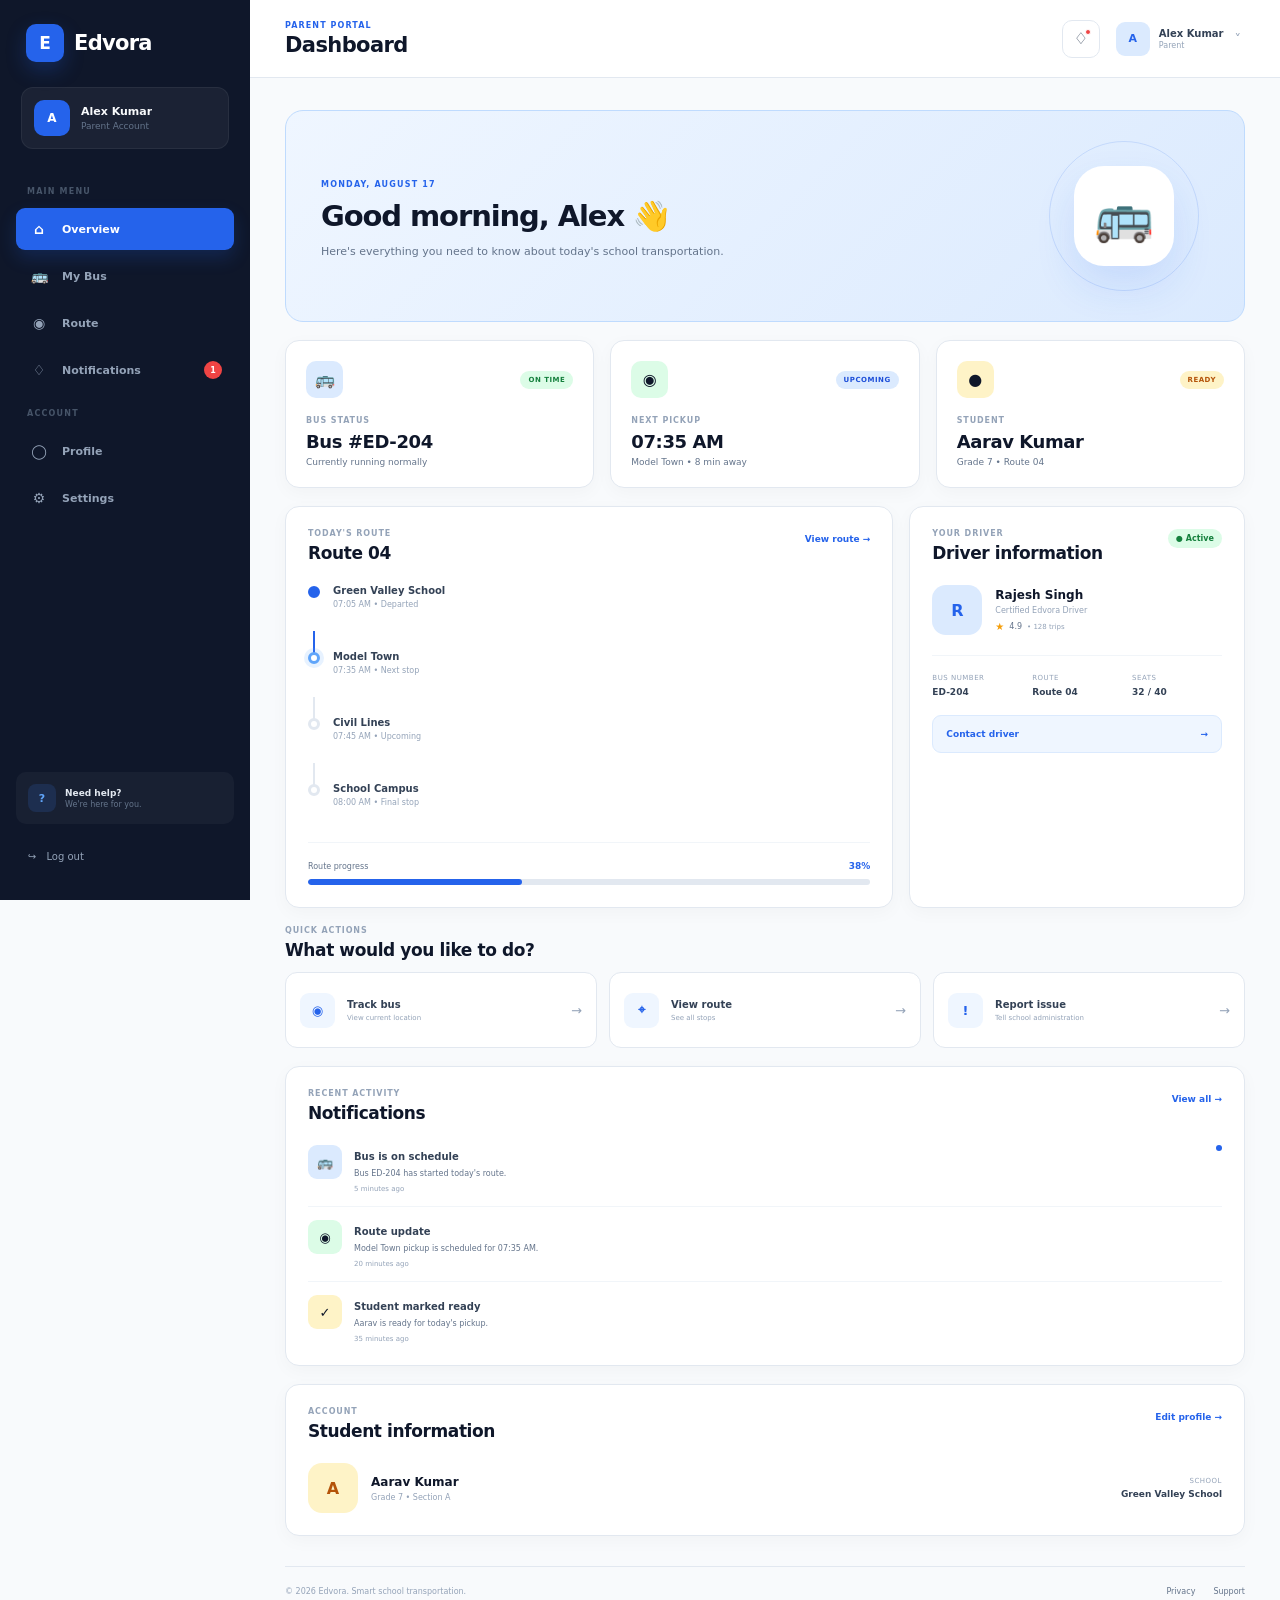
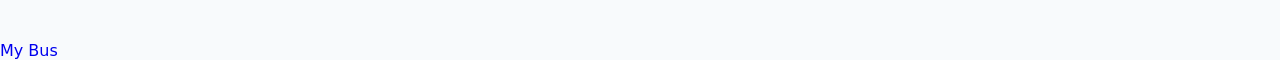
==== dashboard.html @ 980be88a "Add files via upload" ====
<!DOCTYPE html>
<html lang="en">

<head>

    <meta charset="UTF-8">

    <meta
        name="viewport"
        content="width=device-width, initial-scale=1.0"
    >

    <title>Edvora — Dashboard</title>

    <link
        rel="stylesheet"
        href="dashboard.css"
    >

</head>


<body>

    <!-- =====================================
         EDVORA DASHBOARD
         DAY 3 — PART 1A
         ===================================== -->

    <div class="dashboard-layout">


        <!-- =================================
             SIDEBAR
             ================================= -->

        <aside
            class="sidebar"
            id="sidebar"
        >


            <!-- LOGO -->

            <div class="sidebar-top">

                <a
                    href="index.html"
                    class="dashboard-logo"
                >

                    <span class="dashboard-logo-icon">
                        E
                    </span>

                    <span class="dashboard-logo-name">
                        Edvora
                    </span>

                </a>


                <!-- CLOSE SIDEBAR -->

                <button
                    type="button"
                    class="sidebar-close"
                    id="sidebar-close"
                    aria-label="Close menu"
                >
                    ×
                </button>

            </div>


            <!-- =================================
                 USER MINI PROFILE
                 ================================= -->

            <div class="sidebar-user">

                <div class="user-avatar">
                    A
                </div>

                <div class="user-info">

                    <strong>
                        Alex Kumar
                    </strong>

                    <span>
                        Parent Account
                    </span>

                </div>

            </div>


            <!-- =================================
                 NAVIGATION
                 ================================= -->

            <nav
                class="sidebar-nav"
                aria-label="Dashboard navigation"
            >


                <span class="nav-section-title">
                    MAIN MENU
                </span>


                <!-- OVERVIEW -->

                <a
                    href="#overview"
                    class="nav-link active"
                    data-page="overview"
                >

                    <span class="nav-icon">
                        ⌂
                    </span>

                    <span>
                        Overview
                    </span>

                </a>


                <!-- MY BUS -->

                <a
                    href="#my-bus"
                    class="nav-link"
                    data-page="my-bus"
                >

                    <span class="nav-icon">
                        🚌
                    </span>

                    <span>
                        My Bus
                    </span>

                </a>


                <!-- ROUTE -->

                <a
                    href="#route"
                    class="nav-link"
                    data-page="route"
                >

                    <span class="nav-icon">
                        ◉
                    </span>

                    <span>
                        Route
                    </span>

                </a>


                <!-- NOTIFICATIONS -->

                <a
                    href="#notifications"
                    class="nav-link"
                    data-page="notifications"
                >

                    <span class="nav-icon">
                        ♢
                    </span>

                    <span>
                        Notifications
                    </span>

                    <span class="nav-badge">
                        3
                    </span>

                </a>



                <span class="nav-section-title">
                    ACCOUNT
                </span>


                <!-- PROFILE -->

                <a
                    href="#profile"
                    class="nav-link"
                    data-page="profile"
                >

                    <span class="nav-icon">
                        ◯
                    </span>

                    <span>
                        Profile
                    </span>

                </a>


                <!-- SETTINGS -->

                <a
                    href="#settings"
                    class="nav-link"
                    data-page="settings"
                >

                    <span class="nav-icon">
                        ⚙
                    </span>

                    <span>
                        Settings
                    </span>

                </a>


            </nav>


            <!-- =================================
                 SIDEBAR BOTTOM
                 ================================= -->

            <div class="sidebar-bottom">


                <!-- HELP CARD -->

                <div class="sidebar-help">

                    <div class="help-icon">
                        ?
                    </div>

                    <div>

                        <strong>
                            Need help?
                        </strong>

                        <p>
                            We're here for you.
                        </p>

                    </div>

                </div>


                <!-- LOGOUT -->

                <button
                    type="button"
                    class="logout-button"
                    id="logout-button"
                >

                    <span>
                        ↪
                    </span>

                    <span>
                        Log out
                    </span>

                </button>

            </div>


        </aside>



        <!-- =================================
             MAIN AREA
             ================================= -->

        <div class="dashboard-main">


            <!-- =================================
                 TOP HEADER
                 ================================= -->

            <header class="dashboard-header">


                <!-- MOBILE MENU -->

                <button
                    type="button"
                    class="menu-button"
                    id="menu-button"
                    aria-label="Open menu"
                >
                    ☰
                </button>


                <!-- PAGE TITLE -->

                <div class="header-title">

                    <span>
                        PARENT PORTAL
                    </span>

                    <h1>
                        Dashboard
                    </h1>

                </div>


                <!-- HEADER ACTIONS -->

                <div class="header-actions">


                    <!-- NOTIFICATION -->

                    <button
                        type="button"
                        class="header-icon-button"
                        id="notification-button"
                        aria-label="Notifications"
                    >

                        ♢

                        <span class="header-notification-dot">
                        </span>

                    </button>


                    <!-- PROFILE -->

                    <button
                        type="button"
                        class="header-profile"
                        id="profile-button"
                    >

                        <span class="header-avatar">
                            A
                        </span>

                        <span class="header-profile-text">

                            <strong>
                                Alex Kumar
                            </strong>

                            <small>
                                Parent
                            </small>

                        </span>

                        <span class="profile-arrow">
                            ˅
                        </span>

                    </button>

                </div>


            </header>



            <!-- =================================
                 DASHBOARD CONTENT
                 ================================= -->

            <main
                class="dashboard-content"
                id="dashboard-content"
            >


                <!-- =================================
                     WELCOME HERO
                     ================================= -->

                <section
                    class="welcome-section"
                    id="overview"
                >

                    <div class="welcome-text">

                        <span class="welcome-label">
                            MONDAY, AUGUST 17
                        </span>

                        <h2>
                            Good morning, Alex 👋
                        </h2>

                        <p>
                            Here's everything you need
                            to know about today's
                            school transportation.
                        </p>

                    </div>


                    <div class="welcome-visual">

                        <div class="bus-illustration">
                            🚌
                        </div>

                        <div class="visual-circle">
                        </div>

                    </div>

                </section>



                <!-- =================================
                     STATUS CARDS
                     ================================= -->

                <section class="status-grid">


                    <!-- BUS STATUS -->

                    <article class="status-card">

                        <div class="status-card-top">

                            <div class="status-icon bus-icon">
                                🚌
                            </div>

                            <span class="status-pill online">
                                ON TIME
                            </span>

                        </div>

                        <span class="status-label">
                            BUS STATUS
                        </span>

                        <h3>
                            Bus #ED-204
                        </h3>

                        <p>
                            Currently running normally
                        </p>

                    </article>


                    <!-- NEXT PICKUP -->

                    <article class="status-card">

                        <div class="status-card-top">

                            <div class="status-icon pickup-icon">
                                ◉
                            </div>

                            <span class="status-pill upcoming">
                                UPCOMING
                            </span>

                        </div>

                        <span class="status-label">
                            NEXT PICKUP
                        </span>

                        <h3>
                            07:35 AM
                        </h3>

                        <p>
                            Model Town • 8 min away
                        </p>

                    </article>


                    <!-- STUDENT -->

                    <article class="status-card">

                        <div class="status-card-top">

                            <div class="status-icon student-icon">
                                ●
                            </div>

                            <span class="status-pill ready">
                                READY
                            </span>

                        </div>

                        <span class="status-label">
                            STUDENT
                        </span>

                        <h3>
                            Aarav Kumar
                        </h3>

                        <p>
                            Grade 7 • Route 04
                        </p>

                    </article>


                </section>
                                <!-- =================================
                     ROUTE + DRIVER SECTION
                     ================================= -->

                <section class="dashboard-grid">


                    <!-- =================================
                         ROUTE PROGRESS
                         ================================= -->

                    <article
                        class="dashboard-card route-card"
                        id="route"
                    >

                        <div class="card-header">

                            <div>

                                <span class="card-label">
                                    TODAY'S ROUTE
                                </span>

                                <h3>
                                    Route 04
                                </h3>

                            </div>

                            <button
                                type="button"
                                class="card-action"
                            >
                                View route →
                            </button>

                        </div>


                        <!-- ROUTE STATUS -->

                        <div class="route-status">

                            <div class="route-point completed">

                                <span class="route-dot">
                                </span>

                                <div>

                                    <strong>
                                        Green Valley School
                                    </strong>

                                    <small>
                                        07:05 AM • Departed
                                    </small>

                                </div>

                            </div>


                            <div class="route-line completed-line">
                            </div>


                            <div class="route-point current">

                                <span class="route-dot">
                                </span>

                                <div>

                                    <strong>
                                        Model Town
                                    </strong>

                                    <small>
                                        07:35 AM • Next stop
                                    </small>

                                </div>

                            </div>


                            <div class="route-line">
                            </div>


                            <div class="route-point">

                                <span class="route-dot">
                                </span>

                                <div>

                                    <strong>
                                        Civil Lines
                                    </strong>

                                    <small>
                                        07:45 AM • Upcoming
                                    </small>

                                </div>

                            </div>


                            <div class="route-line">
                            </div>


                            <div class="route-point">

                                <span class="route-dot">
                                </span>

                                <div>

                                    <strong>
                                        School Campus
                                    </strong>

                                    <small>
                                        08:00 AM • Final stop
                                    </small>

                                </div>

                            </div>

                        </div>


                        <!-- ROUTE PROGRESS -->

                        <div class="progress-section">

                            <div class="progress-header">

                                <span>
                                    Route progress
                                </span>

                                <strong>
                                    38%
                                </strong>

                            </div>

                            <div class="progress-bar">

                                <span
                                    style="width: 38%;"
                                ></span>

                            </div>

                        </div>

                    </article>



                    <!-- =================================
                         DRIVER CARD
                         ================================= -->

                    <article
                        class="dashboard-card driver-card"
                        id="my-bus"
                    >

                        <div class="card-header">

                            <div>

                                <span class="card-label">
                                    YOUR DRIVER
                                </span>

                                <h3>
                                    Driver information
                                </h3>

                            </div>

                            <span class="driver-status">
                                ● Active
                            </span>

                        </div>


                        <!-- DRIVER PROFILE -->

                        <div class="driver-profile">

                            <div class="driver-avatar">
                                R
                            </div>

                            <div class="driver-info">

                                <h4>
                                    Rajesh Singh
                                </h4>

                                <p>
                                    Certified Edvora Driver
                                </p>

                                <div class="driver-rating">

                                    <span>
                                        ★
                                    </span>

                                    <span>
                                        4.9
                                    </span>

                                    <small>
                                        • 128 trips
                                    </small>

                                </div>

                            </div>

                        </div>


                        <!-- BUS DETAILS -->

                        <div class="bus-details">

                            <div class="bus-detail">

                                <span>
                                    Bus number
                                </span>

                                <strong>
                                    ED-204
                                </strong>

                            </div>


                            <div class="bus-detail">

                                <span>
                                    Route
                                </span>

                                <strong>
                                    Route 04
                                </strong>

                            </div>


                            <div class="bus-detail">

                                <span>
                                    Seats
                                </span>

                                <strong>
                                    32 / 40
                                </strong>

                            </div>

                        </div>


                        <!-- DRIVER ACTION -->

                        <button
                            type="button"
                            class="outline-button"
                            id="contact-driver"
                        >

                            <span>
                                Contact driver
                            </span>

                            <span>
                                →
                            </span>

                        </button>

                    </article>

                </section>



                <!-- =================================
                     QUICK ACTIONS
                     ================================= -->

                <section class="quick-actions-section">

                    <div class="section-heading">

                        <div>

                            <span class="card-label">
                                QUICK ACTIONS
                            </span>

                            <h3>
                                What would you like to do?
                            </h3>

                        </div>

                    </div>


                    <div class="quick-actions-grid">


                        <button
                            type="button"
                            class="quick-action"
                            data-action="track"
                        >

                            <span class="quick-action-icon">
                                ◉
                            </span>

                            <span class="quick-action-text">

                                <strong>
                                    Track bus
                                </strong>

                                <small>
                                    View current location
                                </small>

                            </span>

                            <span class="quick-action-arrow">
                                →
                            </span>

                        </button>


                        <button
                            type="button"
                            class="quick-action"
                            data-action="route"
                        >

                            <span class="quick-action-icon">
                                ⌖
                            </span>

                            <span class="quick-action-text">

                                <strong>
                                    View route
                                </strong>

                                <small>
                                    See all stops
                                </small>

                            </span>

                            <span class="quick-action-arrow">
                                →
                            </span>

                        </button>


                        <button
                            type="button"
                            class="quick-action"
                            data-action="report"
                        >

                            <span class="quick-action-icon">
                                !
                            </span>

                            <span class="quick-action-text">

                                <strong>
                                    Report issue
                                </strong>

                                <small>
                                    Tell school administration
                                </small>

                            </span>

                            <span class="quick-action-arrow">
                                →
                            </span>

                        </button>


                    </div>

                </section>



                <!-- =================================
                     RECENT NOTIFICATIONS
                     ================================= -->

                <section
                    class="dashboard-card notifications-card"
                    id="notifications"
                >

                    <div class="card-header">

                        <div>

                            <span class="card-label">
                                RECENT ACTIVITY
                            </span>

                            <h3>
                                Notifications
                            </h3>

                        </div>

                        <button
                            type="button"
                            class="card-action"
                            id="view-all-notifications"
                        >
                            View all →
                        </button>

                    </div>


                    <div class="notification-list">


                        <!-- NOTIFICATION 1 -->

                        <div class="notification-item unread">

                            <div class="notification-icon bus-notification">
                                🚌
                            </div>

                            <div class="notification-content">

                                <strong>
                                    Bus is on schedule
                                </strong>

                                <p>
                                    Bus ED-204 has started
                                    today's route.
                                </p>

                                <small>
                                    5 minutes ago
                                </small>

                            </div>

                            <span class="unread-dot">
                            </span>

                        </div>


                        <!-- NOTIFICATION 2 -->

                        <div class="notification-item">

                            <div class="notification-icon route-notification">
                                ◉
                            </div>

                            <div class="notification-content">

                                <strong>
                                    Route update
                                </strong>

                                <p>
                                    Model Town pickup is
                                    scheduled for 07:35 AM.
                                </p>

                                <small>
                                    20 minutes ago
                                </small>

                            </div>

                        </div>


                        <!-- NOTIFICATION 3 -->

                        <div class="notification-item">

                            <div class="notification-icon school-notification">
                                ✓
                            </div>

                            <div class="notification-content">

                                <strong>
                                    Student marked ready
                                </strong>

                                <p>
                                    Aarav is ready for
                                    today's pickup.
                                </p>

                                <small>
                                    35 minutes ago
                                </small>

                            </div>

                        </div>


                    </div>

                </section>



                <!-- =================================
                     PROFILE PREVIEW
                     ================================= -->

                <section
                    class="dashboard-card profile-preview"
                    id="profile"
                >

                    <div class="card-header">

                        <div>

                            <span class="card-label">
                                ACCOUNT
                            </span>

                            <h3>
                                Student information
                            </h3>

                        </div>

                        <button
                            type="button"
                            class="card-action"
                        >
                            Edit profile →
                        </button>

                    </div>


                    <div class="student-profile">

                        <div class="student-avatar">
                            A
                        </div>

                        <div class="student-details">

                            <h4>
                                Aarav Kumar
                            </h4>

                            <p>
                                Grade 7 • Section A
                            </p>

                        </div>


                        <div class="student-school">

                            <span>
                                School
                            </span>

                            <strong>
                                Green Valley School
                            </strong>

                        </div>

                    </div>

                </section>



                <!-- =================================
                     FOOTER
                     ================================= -->

                <footer class="dashboard-footer">

                    <p>
                        © 2026 Edvora. Smart school
                        transportation.
                    </p>

                    <div>

                        <a href="#">
                            Privacy
                        </a>

                        <a href="#">
                            Support
                        </a>

                    </div>

                </footer>


            </main>

        </div>

    </div>


    <!-- =====================================
         OVERLAY FOR MOBILE SIDEBAR
         ===================================== -->

    <div
        class="sidebar-overlay"
        id="sidebar-overlay"
    ></div>


    <!-- =====================================
         JAVASCRIPT
         ===================================== -->

    <script src="dashboard.js"></script>

<a href="bus.html">My Bus</a>
</a>

</body>

</html>
---- dashboard.css ----
/* =========================================
   EDVORA DASHBOARD
   DAY 3 — CSS PART 2A
   ========================================= */


/* =========================================
   RESET
   ========================================= */

* {
    margin: 0;
    padding: 0;
    box-sizing: border-box;
}


html {
    scroll-behavior: smooth;
}


body {
    min-height: 100vh;

    font-family:
        Inter,
        system-ui,
        -apple-system,
        BlinkMacSystemFont,
        "Segoe UI",
        sans-serif;

    background: #f8fafc;

    color: #0f172a;
}


button,
input {
    font: inherit;
}


button {
    border: 0;

    cursor: pointer;
}


a {
    text-decoration: none;
}


/* =========================================
   MAIN LAYOUT
   ========================================= */

.dashboard-layout {
    min-height: 100vh;

    display: flex;

    background: #f8fafc;
}


/* =========================================
   SIDEBAR
   ========================================= */

.sidebar {
    position: fixed;

    top: 0;
    left: 0;
    bottom: 0;

    z-index: 100;

    width: 250px;

    display: flex;

    flex-direction: column;

    padding: 24px 16px;

    background: #0f172a;

    color: #ffffff;

    overflow-y: auto;
}


/* =========================================
   SIDEBAR TOP
   ========================================= */

.sidebar-top {
    display: flex;

    align-items: center;

    justify-content: space-between;

    padding:
        0 10px 25px;
}


.dashboard-logo {
    display: inline-flex;

    align-items: center;

    gap: 10px;
}


.dashboard-logo-icon {
    width: 38px;
    height: 38px;

    display: grid;

    place-items: center;

    border-radius: 10px;

    background: #2563eb;

    color: #ffffff;

    font-size: 17px;

    font-weight: 900;

    box-shadow:
        0 8px 20px
        rgba(
            37,
            99,
            235,
            0.25
        );
}


.dashboard-logo-name {
    color: #ffffff;

    font-size: 21px;

    font-weight: 900;

    letter-spacing: -0.7px;
}


.sidebar-close {
    display: none;

    width: 32px;
    height: 32px;

    border-radius: 8px;

    background: transparent;

    color: #94a3b8;

    font-size: 22px;
}


/* =========================================
   USER MINI PROFILE
   ========================================= */

.sidebar-user {
    display: flex;

    align-items: center;

    gap: 11px;

    margin:
        0 5px 25px;

    padding: 12px;

    background:
        rgba(
            255,
            255,
            255,
            0.05
        );

    border: 1px solid
        rgba(
            255,
            255,
            255,
            0.06
        );

    border-radius: 12px;
}


.user-avatar {
    width: 36px;
    height: 36px;

    display: grid;

    place-items: center;

    flex-shrink: 0;

    border-radius: 10px;

    background: #2563eb;

    color: #ffffff;

    font-size: 12px;

    font-weight: 800;
}


.user-info {
    min-width: 0;

    display: flex;

    flex-direction: column;

    gap: 3px;
}


.user-info strong {
    overflow: hidden;

    color: #f8fafc;

    font-size: 11px;

    font-weight: 750;

    white-space: nowrap;

    text-overflow: ellipsis;
}


.user-info span {
    color: #64748b;

    font-size: 9px;
}


/* =========================================
   NAVIGATION
   ========================================= */

.sidebar-nav {
    display: flex;

    flex-direction: column;

    gap: 5px;
}


.nav-section-title {
    margin:
        13px 11px 7px;

    color: #475569;

    font-size: 8px;

    font-weight: 800;

    letter-spacing: 1.2px;
}


.nav-link {
    position: relative;

    min-height: 42px;

    display: flex;

    align-items: center;

    gap: 12px;

    padding: 0 12px;

    border-radius: 9px;

    color: #94a3b8;

    font-size: 11px;

    font-weight: 650;

    transition:
        background 0.2s ease,
        color 0.2s ease;
}


.nav-link:hover {
    background:
        rgba(
            255,
            255,
            255,
            0.05
        );

    color: #ffffff;
}


.nav-link.active {
    background: #2563eb;

    color: #ffffff;

    box-shadow:
        0 8px 18px
        rgba(
            37,
            99,
            235,
            0.20
        );
}


.nav-icon {
    width: 22px;

    display: grid;

    place-items: center;

    font-size: 14px;
}


.nav-badge {
    min-width: 18px;
    height: 18px;

    display: grid;

    place-items: center;

    margin-left: auto;

    border-radius: 50%;

    background: #ef4444;

    color: #ffffff;

    font-size: 8px;

    font-weight: 800;
}


/* =========================================
   SIDEBAR BOTTOM
   ========================================= */

.sidebar-bottom {
    margin-top: auto;

    padding-top: 25px;
}


.sidebar-help {
    display: flex;

    align-items: center;

    gap: 9px;

    margin-bottom: 12px;

    padding: 12px;

    background:
        rgba(
            255,
            255,
            255,
            0.04
        );

    border-radius: 10px;
}


.help-icon {
    width: 28px;
    height: 28px;

    display: grid;

    place-items: center;

    flex-shrink: 0;

    border-radius: 8px;

    background:
        rgba(
            59,
            130,
            246,
            0.15
        );

    color: #60a5fa;

    font-size: 11px;

    font-weight: 800;
}


.sidebar-help strong {
    display: block;

    color: #e2e8f0;

    font-size: 9px;
}


.sidebar-help p {
    margin-top: 2px;

    color: #64748b;

    font-size: 8px;
}


.logout-button {
    width: 100%;

    min-height: 40px;

    display: flex;

    align-items: center;

    gap: 10px;

    padding: 0 12px;

    background: transparent;

    border-radius: 9px;

    color: #94a3b8;

    font-size: 10px;

    text-align: left;

    transition:
        background 0.2s ease,
        color 0.2s ease;
}


.logout-button:hover {
    background:
        rgba(
            239,
            68,
            68,
            0.10
        );

    color: #fca5a5;
}


/* =========================================
   MAIN CONTENT AREA
   ========================================= */

.dashboard-main {
    width: 100%;

    min-width: 0;

    margin-left: 250px;
}


/* =========================================
   HEADER
   ========================================= */

.dashboard-header {
    position: sticky;

    top: 0;

    z-index: 50;

    min-height: 78px;

    display: flex;

    align-items: center;

    justify-content: space-between;

    gap: 20px;

    padding:
        0 35px;

    background:
        rgba(
            255,
            255,
            255,
            0.92
        );

    border-bottom: 1px solid #e2e8f0;

    backdrop-filter: blur(12px);
}


.menu-button {
    display: none;

    width: 38px;
    height: 38px;

    border-radius: 9px;

    background: #f1f5f9;

    color: #334155;

    font-size: 17px;
}


.header-title {
    display: flex;

    flex-direction: column;

    gap: 3px;
}


.header-title > span {
    color: #2563eb;

    font-size: 8px;

    font-weight: 850;

    letter-spacing: 1.1px;
}


.header-title h1 {
    color: #0f172a;

    font-size: 21px;

    font-weight: 800;

    letter-spacing: -0.6px;
}


/* =========================================
   HEADER ACTIONS
   ========================================= */

.header-actions {
    display: flex;

    align-items: center;

    gap: 12px;
}


.header-icon-button {
    position: relative;

    width: 38px;
    height: 38px;

    display: grid;

    place-items: center;

    border: 1px solid #e2e8f0;

    border-radius: 10px;

    background: #ffffff;

    color: #475569;

    font-size: 16px;

    transition:
        background 0.2s ease,
        border-color 0.2s ease;
}


.header-icon-button:hover {
    background: #f8fafc;

    border-color: #cbd5e1;
}


.header-notification-dot {
    position: absolute;

    top: 8px;
    right: 8px;

    width: 6px;
    height: 6px;

    border: 1px solid #ffffff;

    border-radius: 50%;

    background: #ef4444;
}


.header-profile {
    display: flex;

    align-items: center;

    gap: 9px;

    padding: 4px;

    background: transparent;

    border-radius: 10px;
}


.header-profile:hover {
    background: #f8fafc;
}


.header-avatar {
    width: 34px;
    height: 34px;

    display: grid;

    place-items: center;

    border-radius: 9px;

    background: #dbeafe;

    color: #2563eb;

    font-size: 11px;

    font-weight: 850;
}


.header-profile-text {
    display: flex;

    flex-direction: column;

    align-items: flex-start;

    gap: 2px;
}


.header-profile-text strong {
    color: #334155;

    font-size: 10px;
}


.header-profile-text small {
    color: #94a3b8;

    font-size: 8px;
}


.profile-arrow {
    margin-left: 2px;

    color: #94a3b8;

    font-size: 13px;
}


/* =========================================
   DASHBOARD CONTENT
   ========================================= */

.dashboard-content {
    width: 100%;

    max-width: 1500px;

    margin: auto;

    padding:
        32px 35px 45px;
}


/* =========================================
   WELCOME SECTION
   ========================================= */

.welcome-section {
    position: relative;

    min-height: 190px;

    display: flex;

    align-items: center;

    justify-content: space-between;

    overflow: hidden;

    padding:
        30px 35px;

    border-radius: 18px;

    background:
        linear-gradient(
            135deg,
            #eff6ff,
            #dbeafe
        );

    border: 1px solid #bfdbfe;
}


.welcome-text {
    position: relative;

    z-index: 2;
}


.welcome-label {
    color: #2563eb;

    font-size: 8px;

    font-weight: 850;

    letter-spacing: 1.2px;
}


.welcome-text h2 {
    margin-top: 9px;

    color: #0f172a;

    font-size: 29px;

    line-height: 1.15;

    letter-spacing: -1.1px;
}


.welcome-text p {
    max-width: 510px;

    margin-top: 10px;

    color: #64748b;

    font-size: 11px;

    line-height: 1.6;
}


.welcome-visual {
    position: relative;

    width: 170px;
    height: 150px;

    display: grid;

    place-items: center;
}


.bus-illustration {
    position: relative;

    z-index: 2;

    width: 100px;
    height: 100px;

    display: grid;

    place-items: center;

    border-radius: 30px;

    background: #ffffff;

    font-size: 48px;

    box-shadow:
        0 20px 40px
        rgba(
            37,
            99,
            235,
            0.12
        );
}


.visual-circle {
    position: absolute;

    width: 150px;
    height: 150px;

    border-radius: 50%;

    border: 1px solid
        rgba(
            37,
            99,
            235,
            0.15
        );
}


/* =========================================
   STATUS GRID
   ========================================= */

.status-grid {
    display: grid;

    grid-template-columns:
        repeat(3, 1fr);

    gap: 16px;

    margin-top: 18px;
}


.status-card {
    padding: 20px;

    background: #ffffff;

    border: 1px solid #e2e8f0;

    border-radius: 14px;

    box-shadow:
        0 5px 18px
        rgba(
            15,
            23,
            42,
            0.03
        );

    transition:
        transform 0.2s ease,
        box-shadow 0.2s ease;
}


.status-card:hover {
    transform: translateY(-3px);

    box-shadow:
        0 12px 28px
        rgba(
            15,
            23,
            42,
            0.06
        );
}


.status-card-top {
    display: flex;

    align-items: center;

    justify-content: space-between;

    margin-bottom: 18px;
}


.status-icon {
    width: 37px;
    height: 37px;

    display: grid;

    place-items: center;

    border-radius: 10px;

    font-size: 16px;
}


.bus-icon {
    background: #dbeafe;
}


.pickup-icon {
    background: #dcfce7;
}


.student-icon {
    background: #fef3c7;
}


.status-pill {
    padding:
        5px 8px;

    border-radius: 20px;

    font-size: 7px;

    font-weight: 850;

    letter-spacing: 0.5px;
}


.status-pill.online {
    background: #dcfce7;

    color: #15803d;
}


.status-pill.upcoming {
    background: #dbeafe;

    color: #1d4ed8;
}


.status-pill.ready {
    background: #fef3c7;

    color: #b45309;
}


.status-label,
.card-label {
    display: block;

    color: #94a3b8;

    font-size: 8px;

    font-weight: 800;

    letter-spacing: 0.9px;
}


.status-card h3 {
    margin-top: 6px;

    color: #0f172a;

    font-size: 18px;

    letter-spacing: -0.4px;
}


.status-card p {
    margin-top: 5px;

    color: #64748b;

    font-size: 9px;
}
/* =========================================
   EDVORA DASHBOARD
   DAY 3 — CSS PART 2B
   ========================================= */


/* =========================================
   DASHBOARD GRID
   ========================================= */

.dashboard-grid {
    display: grid;

    grid-template-columns:
        minmax(0, 1.45fr)
        minmax(300px, 0.8fr);

    gap: 16px;

    margin-top: 18px;
}


/* =========================================
   GENERAL CARD
   ========================================= */

.dashboard-card {
    padding: 22px;

    background: #ffffff;

    border: 1px solid #e2e8f0;

    border-radius: 14px;

    box-shadow:
        0 5px 18px
        rgba(
            15,
            23,
            42,
            0.03
        );
}


/* =========================================
   CARD HEADER
   ========================================= */

.card-header {
    display: flex;

    align-items: flex-start;

    justify-content: space-between;

    gap: 15px;

    margin-bottom: 22px;
}


.card-header h3 {
    margin-top: 5px;

    color: #0f172a;

    font-size: 17px;

    letter-spacing: -0.4px;
}


.card-action {
    flex-shrink: 0;

    padding: 5px 0;

    background: transparent;

    color: #2563eb;

    font-size: 9px;

    font-weight: 750;
}


.card-action:hover {
    text-decoration: underline;
}


/* =========================================
   ROUTE STATUS
   ========================================= */

.route-status {
    display: flex;

    flex-direction: column;
}


.route-point {
    position: relative;

    display: flex;

    align-items: flex-start;

    gap: 13px;

    min-height: 51px;
}


.route-point > div {
    display: flex;

    flex-direction: column;

    gap: 4px;
}


.route-point strong {
    color: #334155;

    font-size: 10px;

    font-weight: 750;
}


.route-point small {
    color: #94a3b8;

    font-size: 8px;
}


.route-dot {
    position: relative;

    z-index: 2;

    width: 12px;
    height: 12px;

    flex-shrink: 0;

    margin-top: 1px;

    border: 3px solid #e2e8f0;

    border-radius: 50%;

    background: #ffffff;
}


.route-point.completed .route-dot {
    border-color: #2563eb;

    background: #2563eb;
}


.route-point.current .route-dot {
    border-color: #60a5fa;

    background: #ffffff;

    box-shadow:
        0 0 0 4px
        rgba(
            96,
            165,
            250,
            0.15
        );
}


.route-line {
    width: 2px;

    height: 25px;

    margin:
        -5px 0 -5px 5px;

    background: #e2e8f0;
}


.route-line.completed-line {
    background: #2563eb;
}


/* =========================================
   PROGRESS
   ========================================= */

.progress-section {
    margin-top: 8px;

    padding-top: 18px;

    border-top: 1px solid #f1f5f9;
}


.progress-header {
    display: flex;

    align-items: center;

    justify-content: space-between;

    margin-bottom: 8px;

    color: #64748b;

    font-size: 8px;
}


.progress-header strong {
    color: #2563eb;

    font-size: 9px;
}


.progress-bar {
    width: 100%;

    height: 6px;

    overflow: hidden;

    border-radius: 10px;

    background: #e2e8f0;
}


.progress-bar span {
    display: block;

    height: 100%;

    border-radius: inherit;

    background: #2563eb;
}


/* =========================================
   DRIVER CARD
   ========================================= */

.driver-status {
    padding:
        5px 8px;

    border-radius: 20px;

    background: #dcfce7;

    color: #15803d;

    font-size: 8px;

    font-weight: 750;
}


.driver-profile {
    display: flex;

    align-items: center;

    gap: 13px;

    padding-bottom: 20px;

    border-bottom: 1px solid #f1f5f9;
}


.driver-avatar {
    width: 50px;
    height: 50px;

    display: grid;

    place-items: center;

    flex-shrink: 0;

    border-radius: 14px;

    background: #dbeafe;

    color: #2563eb;

    font-size: 16px;

    font-weight: 850;
}


.driver-info {
    min-width: 0;
}


.driver-info h4 {
    color: #0f172a;

    font-size: 12px;
}


.driver-info p {
    margin-top: 4px;

    color: #94a3b8;

    font-size: 8px;
}


.driver-rating {
    display: flex;

    align-items: center;

    gap: 5px;

    margin-top: 6px;

    color: #64748b;

    font-size: 8px;
}


.driver-rating span:first-child {
    color: #f59e0b;

    font-size: 10px;
}


.driver-rating small {
    color: #94a3b8;

    font-size: 7px;
}


/* =========================================
   BUS DETAILS
   ========================================= */

.bus-details {
    display: grid;

    grid-template-columns:
        repeat(3, 1fr);

    gap: 10px;

    padding:
        18px 0;
}


.bus-detail {
    display: flex;

    flex-direction: column;

    gap: 5px;
}


.bus-detail span {
    color: #94a3b8;

    font-size: 7px;

    text-transform: uppercase;

    letter-spacing: 0.5px;
}


.bus-detail strong {
    color: #334155;

    font-size: 9px;
}


/* =========================================
   OUTLINE BUTTON
   ========================================= */

.outline-button {
    width: 100%;

    min-height: 38px;

    display: flex;

    align-items: center;

    justify-content: space-between;

    padding: 0 13px;

    border: 1px solid #dbeafe;

    border-radius: 9px;

    background: #eff6ff;

    color: #2563eb;

    font-size: 9px;

    font-weight: 750;

    transition:
        background 0.2s ease,
        border-color 0.2s ease;
}


.outline-button:hover {
    background: #dbeafe;

    border-color: #bfdbfe;
}


/* =========================================
   QUICK ACTIONS
   ========================================= */

.quick-actions-section {
    margin-top: 18px;
}


.section-heading {
    margin-bottom: 12px;
}


.section-heading h3 {
    margin-top: 5px;

    color: #0f172a;

    font-size: 17px;

    letter-spacing: -0.4px;
}


.quick-actions-grid {
    display: grid;

    grid-template-columns:
        repeat(3, 1fr);

    gap: 12px;
}


.quick-action {
    min-height: 76px;

    display: flex;

    align-items: center;

    gap: 12px;

    padding: 14px;

    background: #ffffff;

    border: 1px solid #e2e8f0;

    border-radius: 12px;

    text-align: left;

    transition:
        transform 0.2s ease,
        border-color 0.2s ease,
        box-shadow 0.2s ease;
}


.quick-action:hover {
    transform: translateY(-2px);

    border-color: #bfdbfe;

    box-shadow:
        0 8px 20px
        rgba(
            15,
            23,
            42,
            0.05
        );
}


.quick-action-icon {
    width: 35px;
    height: 35px;

    display: grid;

    place-items: center;

    flex-shrink: 0;

    border-radius: 9px;

    background: #eff6ff;

    color: #2563eb;

    font-size: 13px;

    font-weight: 800;
}


.quick-action-text {
    min-width: 0;

    display: flex;

    flex-direction: column;

    gap: 4px;
}


.quick-action-text strong {
    color: #334155;

    font-size: 10px;
}


.quick-action-text small {
    overflow: hidden;

    color: #94a3b8;

    font-size: 7px;

    white-space: nowrap;

    text-overflow: ellipsis;
}


.quick-action-arrow {
    margin-left: auto;

    color: #94a3b8;

    font-size: 13px;
}


/* =========================================
   NOTIFICATIONS
   ========================================= */

.notifications-card {
    margin-top: 18px;
}


.notification-list {
    display: flex;

    flex-direction: column;
}


.notification-item {
    position: relative;

    display: flex;

    align-items: flex-start;

    gap: 12px;

    padding:
        13px 0;

    border-bottom: 1px solid #f1f5f9;
}


.notification-item:first-child {
    padding-top: 0;
}


.notification-item:last-child {
    padding-bottom: 0;

    border-bottom: 0;
}


.notification-icon {
    width: 34px;
    height: 34px;

    display: grid;

    place-items: center;

    flex-shrink: 0;

    border-radius: 9px;

    font-size: 13px;
}


.bus-notification {
    background: #dbeafe;
}


.route-notification {
    background: #dcfce7;
}


.school-notification {
    background: #fef3c7;
}


.notification-content {
    min-width: 0;
}


.notification-content strong {
    color: #334155;

    font-size: 10px;
}


.notification-content p {
    margin-top: 4px;

    color: #64748b;

    font-size: 8px;

    line-height: 1.5;
}


.notification-content small {
    display: block;

    margin-top: 5px;

    color: #94a3b8;

    font-size: 7px;
}


.unread-dot {
    width: 6px;
    height: 6px;

    margin-left: auto;

    flex-shrink: 0;

    border-radius: 50%;

    background: #2563eb;
}


/* =========================================
   STUDENT PROFILE
   ========================================= */

.profile-preview {
    margin-top: 18px;
}


.student-profile {
    display: flex;

    align-items: center;

    gap: 13px;
}


.student-avatar {
    width: 50px;
    height: 50px;

    display: grid;

    place-items: center;

    flex-shrink: 0;

    border-radius: 14px;

    background: #fef3c7;

    color: #b45309;

    font-size: 16px;

    font-weight: 850;
}


.student-details {
    min-width: 150px;
}


.student-details h4 {
    color: #0f172a;

    font-size: 12px;
}


.student-details p {
    margin-top: 4px;

    color: #94a3b8;

    font-size: 8px;
}


.student-school {
    margin-left: auto;

    display: flex;

    flex-direction: column;

    align-items: flex-end;

    gap: 4px;
}


.student-school span {
    color: #94a3b8;

    font-size: 7px;

    text-transform: uppercase;

    letter-spacing: 0.5px;
}


.student-school strong {
    color: #334155;

    font-size: 9px;
}


/* =========================================
   FOOTER
   ========================================= */

.dashboard-footer {
    display: flex;

    align-items: center;

    justify-content: space-between;

    gap: 20px;

    margin-top: 30px;

    padding-top: 20px;

    border-top: 1px solid #e2e8f0;
}


.dashboard-footer p {
    color: #94a3b8;

    font-size: 8px;
}


.dashboard-footer div {
    display: flex;

    gap: 18px;
}


.dashboard-footer a {
    color: #64748b;

    font-size: 8px;
}


.dashboard-footer a:hover {
    color: #2563eb;
}


/* =========================================
   SIDEBAR OVERLAY
   ========================================= */

.sidebar-overlay {
    display: none;
}


/* =========================================
   TABLET RESPONSIVE
   ========================================= */

@media (max-width: 1100px) {

    .sidebar {
        width: 220px;
    }


    .dashboard-main {
        margin-left: 220px;
    }


    .dashboard-header {
        padding:
            0 25px;
    }


    .dashboard-content {
        padding:
            25px;
    }


    .dashboard-grid {
        grid-template-columns:
            1fr;
    }


    .status-grid {
        grid-template-columns:
            repeat(2, 1fr);
    }


    .status-card:last-child {
        grid-column: 1 / -1;
    }

}


/* =========================================
   MOBILE MENU
   ========================================= */

@media (max-width: 800px) {

    .sidebar {
        transform:
            translateX(-100%);

        transition:
            transform 0.25s ease;

        box-shadow:
            10px 0 30px
            rgba(
                15,
                23,
                42,
                0.15
            );
    }


    .sidebar.open {
        transform:
            translateX(0);
    }


    .sidebar-close {
        display: grid;

        place-items: center;
    }


    .dashboard-main {
        margin-left: 0;
    }


    .menu-button {
        display: grid;

        place-items: center;
    }


    .sidebar-overlay {
        position: fixed;

        inset: 0;

        z-index: 90;

        background:
            rgba(
                15,
                23,
                42,
                0.45
            );

        backdrop-filter: blur(2px);
    }


    .sidebar-overlay.active {
        display: block;
    }


    .dashboard-header {
        padding:
            0 18px;
    }


    .dashboard-content {
        padding:
            20px 18px 35px;
    }


    .header-profile-text,
    .profile-arrow {
        display: none;
    }


    .welcome-section {
        min-height: 170px;

        padding:
            25px;
    }


    .welcome-text h2 {
        font-size: 24px;
    }


    .welcome-visual {
        width: 130px;
        height: 120px;
    }


    .bus-illustration {
        width: 75px;
        height: 75px;

        font-size: 34px;
    }


    .visual-circle {
        width: 115px;
        height: 115px;
    }


    .quick-actions-grid {
        grid-template-columns:
            1fr;
    }

}


/* =========================================
   SMALL MOBILE
   ========================================= */

@media (max-width: 560px) {

    .dashboard-header {
        min-height: 68px;

        gap: 10px;
    }


    .header-title h1 {
        font-size: 18px;
    }


    .dashboard-content {
        padding:
            16px 14px 30px;
    }


    .welcome-section {
        min-height: 190px;

        align-items: flex-start;

        padding: 22px;

        border-radius: 14px;
    }


    .welcome-text {
        max-width: 100%;
    }


    .welcome-text h2 {
        font-size: 22px;
    }


    .welcome-text p {
        max-width: 280px;

        font-size: 9px;
    }


    .welcome-visual {
        position: absolute;

        right: -25px;

        bottom: -25px;

        opacity: 0.35;
    }


    .status-grid {
        grid-template-columns: 1fr;

        gap: 10px;
    }


    .status-card:last-child {
        grid-column: auto;
    }


    .status-card {
        padding: 17px;
    }


    .dashboard-card {
        padding: 17px;

        border-radius: 12px;
    }


    .card-header {
        margin-bottom: 18px;
    }


    .card-header h3,
    .section-heading h3 {
        font-size: 15px;
    }


    .bus-details {
        gap: 6px;
    }


    .student-profile {
        align-items: flex-start;

        flex-wrap: wrap;
    }


    .student-school {
        width: 100%;

        margin-left: 63px;

        align-items: flex-start;
    }


    .dashboard-footer {
        align-items: flex-start;

        flex-direction: column;

        gap: 10px;
    }

}


/* =========================================
   VERY SMALL MOBILE
   ========================================= */

@media (max-width: 380px) {

    .header-actions {
        gap: 5px;
    }


    .header-icon-button {
        width: 34px;
        height: 34px;
    }


    .header-avatar {
        width: 32px;
        height: 32px;
    }


    .welcome-section {
        padding: 18px;
    }


    .welcome-text h2 {
        font-size: 20px;
    }


    .route-point strong {
        font-size: 9px;
    }


    .bus-details {
        grid-template-columns: 1fr;
    }


    .bus-detail {
        flex-direction: row;

        align-items: center;

        justify-content: space-between;

        padding-bottom: 7px;

        border-bottom: 1px solid #f1f5f9;
    }


    .bus-detail:last-child {
        border-bottom: 0;
    }

}


/* =========================================
   ACCESSIBILITY
   ========================================= */

button:focus-visible,
a:focus-visible {
    outline: 3px solid
        rgba(
            37,
            99,
            235,
            0.25
        );

    outline-offset: 2px;
}


/* =========================================
   REDUCED MOTION
   ========================================= */

@media (prefers-reduced-motion: reduce) {

    *,
    *::before,
    *::after {
        scroll-behavior: auto !important;

        transition-duration:
            0.01ms !important;

        animation-duration:
            0.01ms !important;

        animation-iteration-count:
            1 !important;
    }

}
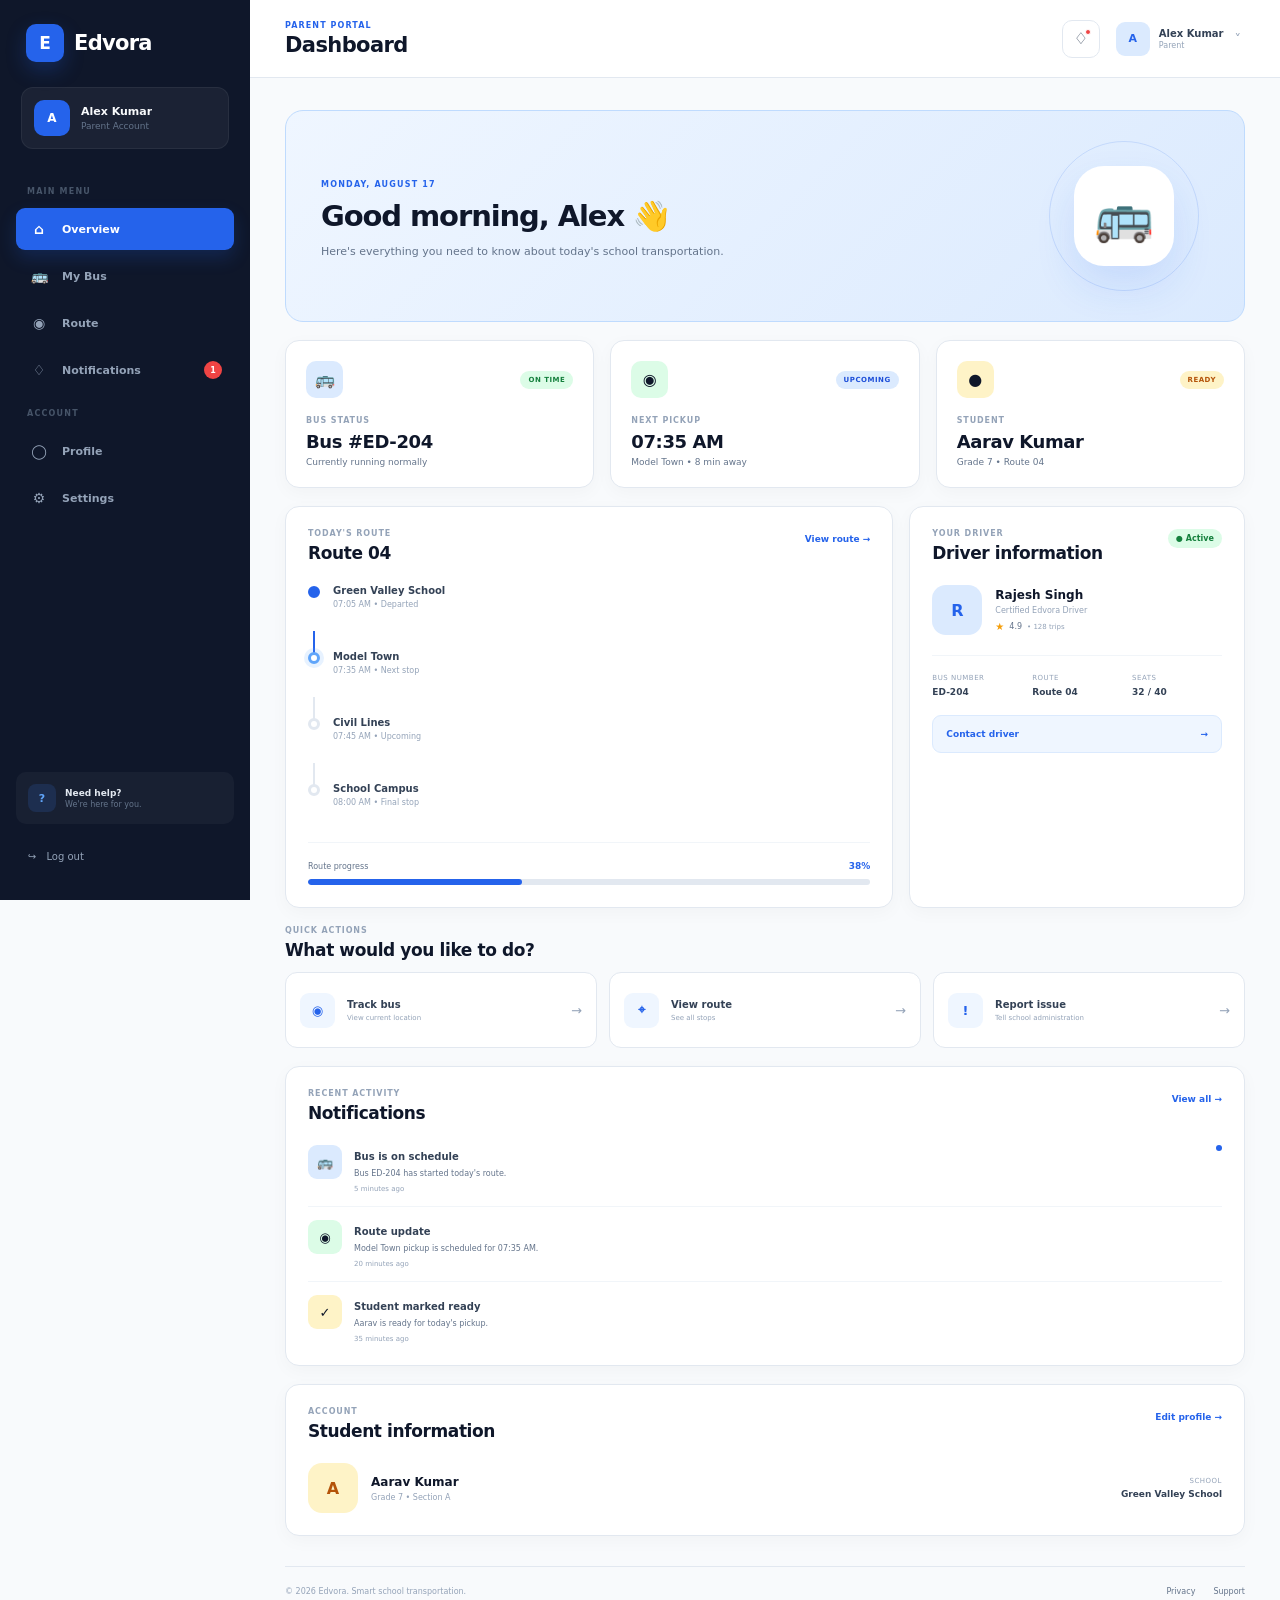
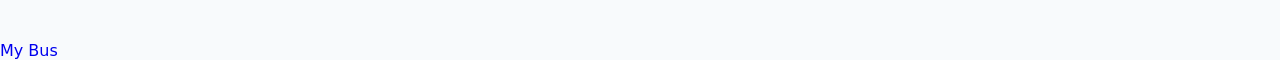
==== commit d4f47d8c: "Correct href attribute in logout button Fix typo in href attribute for logout button." ====
--- a/dashboard.html
+++ b/dashboard.html
@@ -137,7 +137,7 @@
                 <!-- MY BUS -->
 
                 <a
-                    href="#my-bus"
+                    href="bus.html"
                     class="nav-link"
                     data-page="my-bus"
                 >
@@ -275,6 +275,7 @@
                 <!-- LOGOUT -->
 
                 <button
+                    <a herf="auth.html"
                     type="button"
                     class="logout-button"
                     id="logout-button"
@@ -1230,4 +1231,4 @@
 
 </body>
 
-</html>+</html>
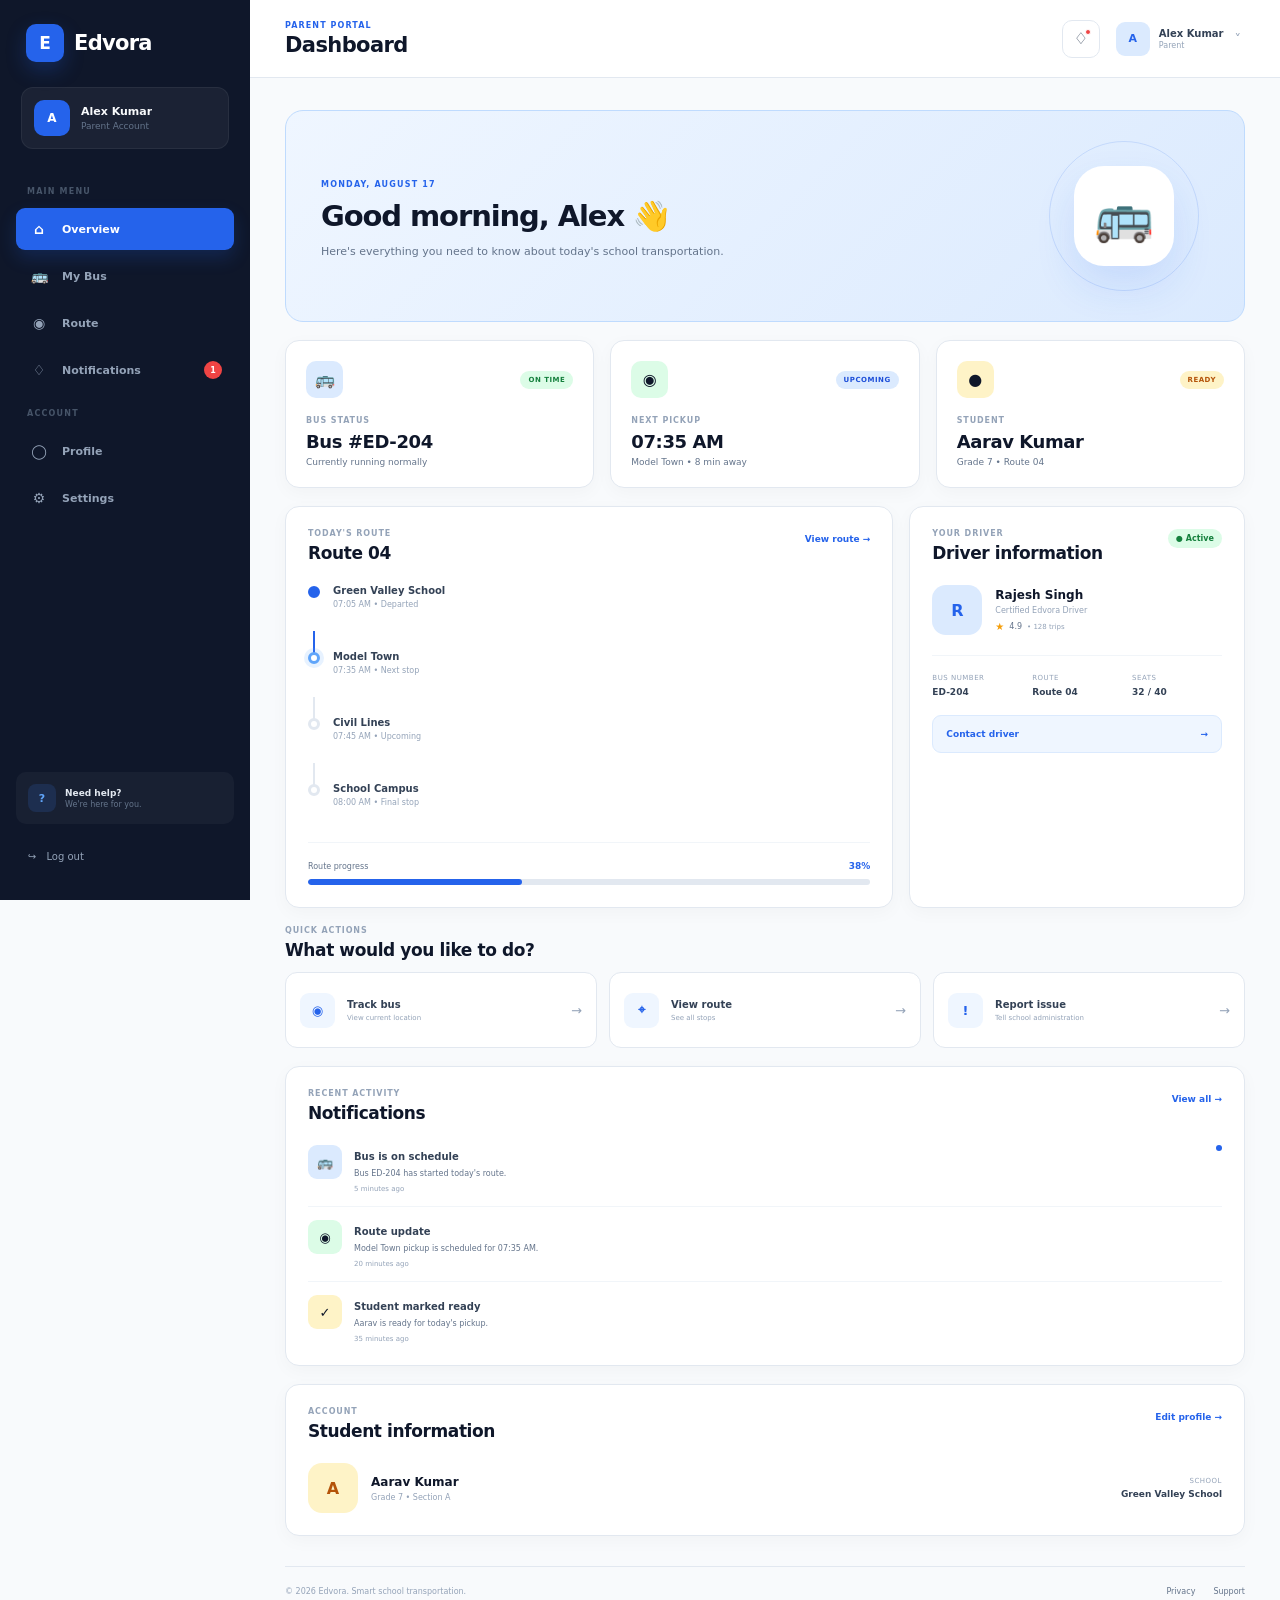
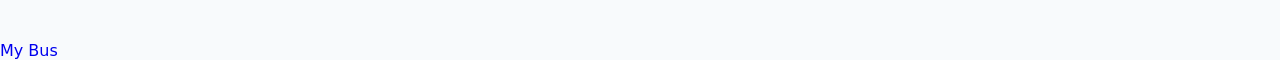
==== commit 580abc44: "Fix typo in logout button link" ====
--- a/dashboard.html
+++ b/dashboard.html
@@ -275,7 +275,7 @@
                 <!-- LOGOUT -->
 
                 <button
-                    <a herf="auth.html"
+                    <a href="auth.html"
                     type="button"
                     class="logout-button"
                     id="logout-button"
